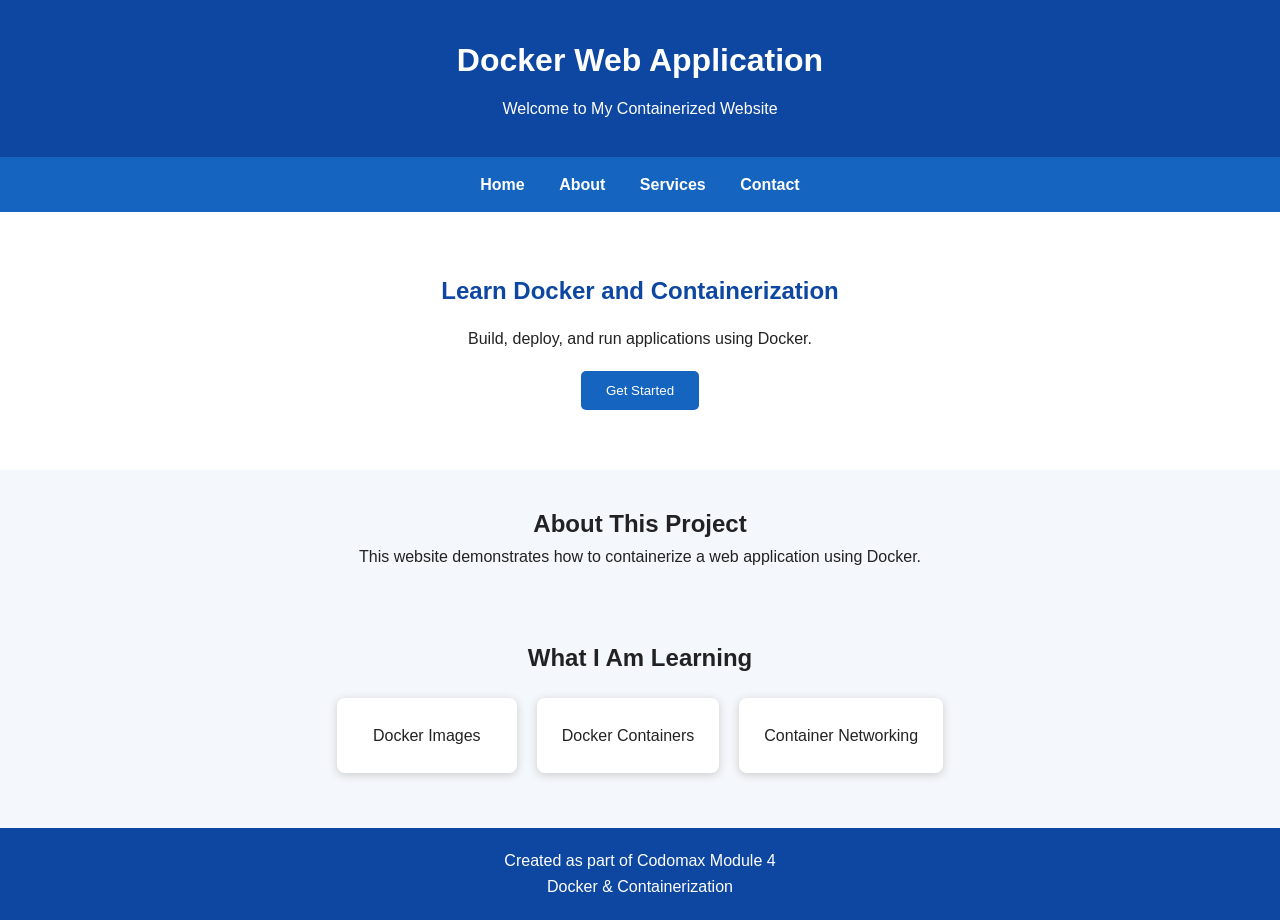
==== index.html @ f5b31dfb "Add files via upload" ====
<!DOCTYPE html>
<html lang="en">
<head>
    <meta charset="UTF-8">
    <meta name="viewport" content="width=device-width, initial-scale=1.0">
    <title>Docker Web Application</title>
    <link rel="stylesheet" href="style.css">
</head>
<body>

    <header>
        <h1>Docker Web Application</h1>
        <p>Welcome to My Containerized Website</p>
    </header>

    <nav>
        <a href="#home">Home</a>
        <a href="#about">About</a>
        <a href="#services">Services</a>
        <a href="#contact">Contact</a>
    </nav>

    <section id="home" class="hero">
        <h2>Learn Docker and Containerization</h2>
        <p>Build, deploy, and run applications using Docker.</p>
        <button onclick="showMessage()">Get Started</button>
        <p id="message"></p>
    </section>

    <section id="about">
        <h2>About This Project</h2>
        <p>This website demonstrates how to containerize a web application using Docker.</p>
    </section>

    <section id="services">
        <h2>What I Am Learning</h2>
        <div class="cards">
            <div class="card">Docker Images</div>
            <div class="card">Docker Containers</div>
            <div class="card">Container Networking</div>
        </div>
    </section>

    <footer id="contact">
        <p>Created as part of Codomax Module 4</p>
        <p>Docker & Containerization</p>
    </footer>

    <script>
        function showMessage() {
            document.getElementById("message").innerText =
                "Welcome! My Docker Web Application is ready.";
        }
    </script>

</body>
</html>
---- style.css ----
* {
    margin: 0;
    padding: 0;
    box-sizing: border-box;
}

body {
    font-family: Arial, sans-serif;
    background-color: #f4f7fb;
    color: #222;
    line-height: 1.6;
}

header {
    background-color: #0d47a1;
    color: white;
    text-align: center;
    padding: 35px 15px;
}

header h1 {
    margin-bottom: 10px;
}

nav {
    background-color: #1565c0;
    padding: 15px;
    text-align: center;
}

nav a {
    color: white;
    text-decoration: none;
    margin: 0 15px;
    font-weight: bold;
}

.hero {
    text-align: center;
    padding: 60px 20px;
    background-color: white;
}

.hero h2 {
    color: #0d47a1;
    margin-bottom: 15px;
}

button {
    margin-top: 20px;
    padding: 12px 25px;
    background-color: #1565c0;
    color: white;
    border: none;
    border-radius: 5px;
    cursor: pointer;
}

button:hover {
    background-color: #0d47a1;
}

section {
    padding: 35px 20px;
    text-align: center;
}

.cards {
    display: flex;
    justify-content: center;
    gap: 20px;
    flex-wrap: wrap;
    margin-top: 20px;
}

.card {
    background-color: white;
    padding: 25px;
    border-radius: 8px;
    box-shadow: 0 2px 8px #cccccc;
    min-width: 180px;
}

footer {
    background-color: #0d47a1;
    color: white;
    text-align: center;
    padding: 20px;
    margin-top: 20px;
}

@media (max-width: 600px) {
    nav a {
        display: inline-block;
        margin: 5px;
    }
}
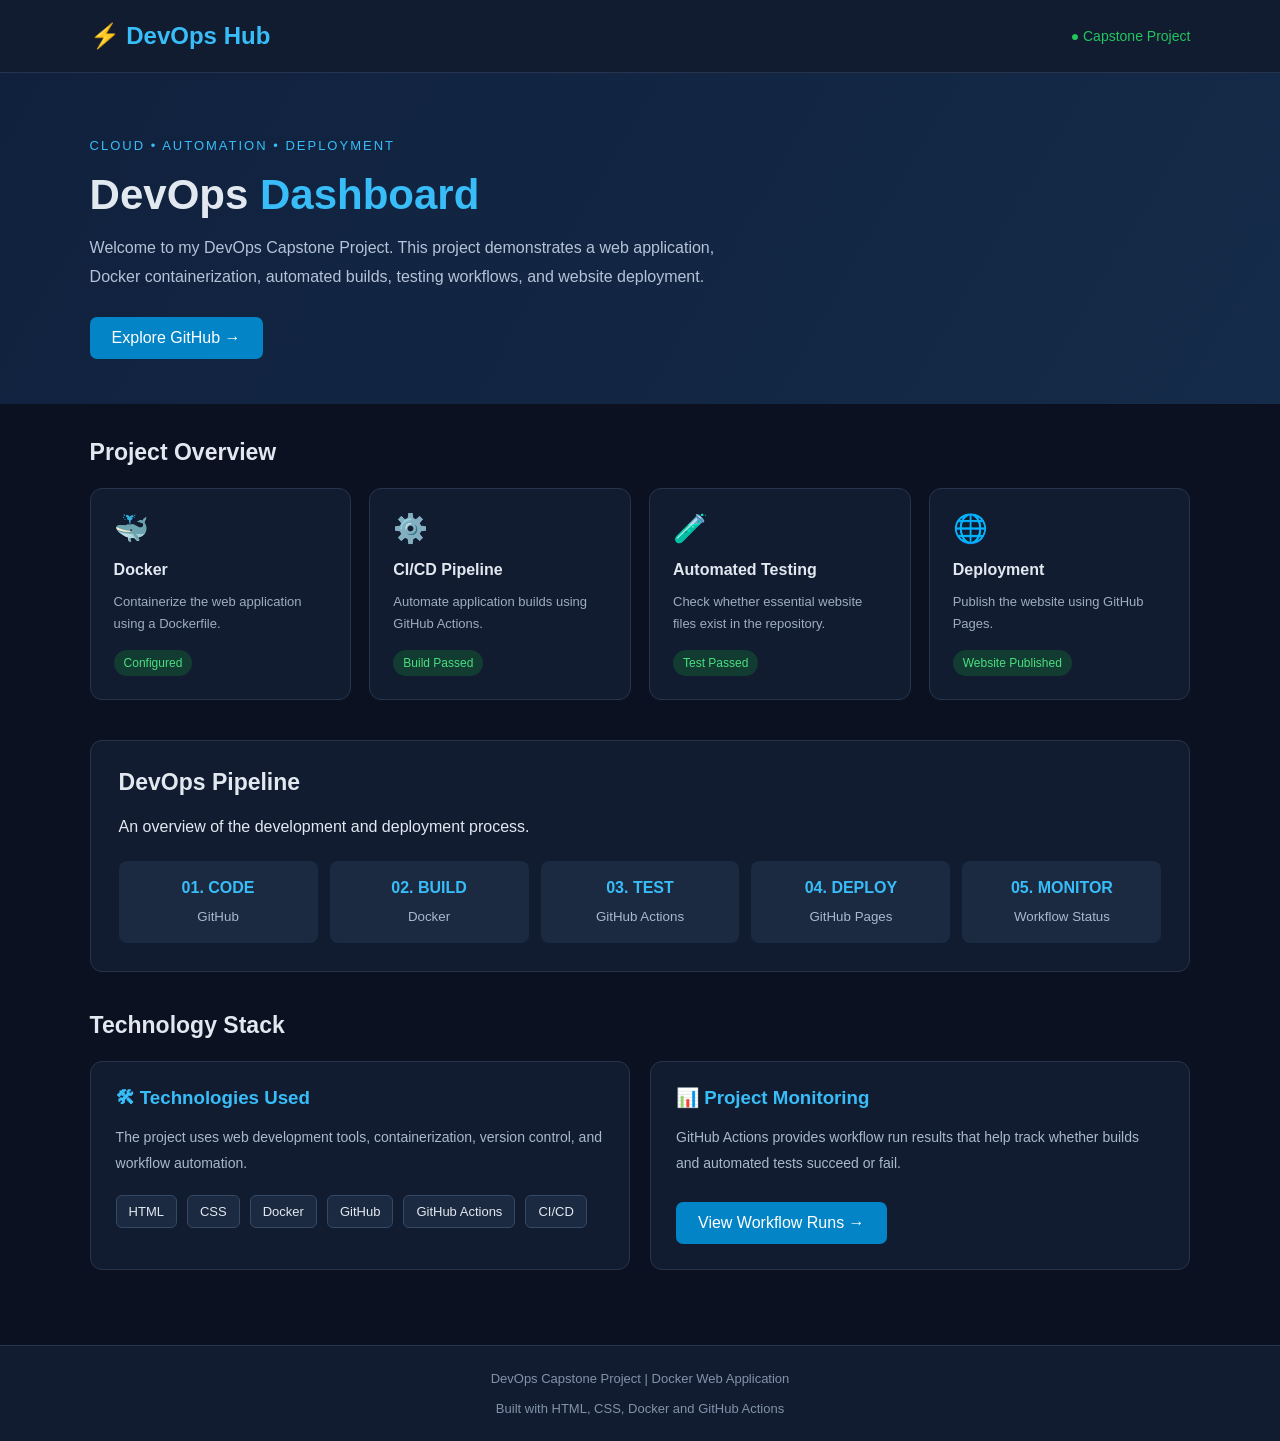
==== commit 569f87da: "Revamp index.html for DevOps Capstone Dashboard Updated the HTML structure and content for the DevOp" ====
--- a/index.html
+++ b/index.html
@@ -3,55 +3,399 @@
 <head>
     <meta charset="UTF-8">
     <meta name="viewport" content="width=device-width, initial-scale=1.0">
-    <title>Docker Web Application</title>
-    <link rel="stylesheet" href="style.css">
+
+    <title>DevOps Capstone Dashboard</title>
+
+    <style>
+        * {
+            margin: 0;
+            padding: 0;
+            box-sizing: border-box;
+        }
+
+        body {
+            font-family: Arial, sans-serif;
+            background: #0b1120;
+            color: #e2e8f0;
+        }
+
+        header {
+            background: #111c30;
+            padding: 22px 7%;
+            display: flex;
+            justify-content: space-between;
+            align-items: center;
+            border-bottom: 1px solid #26354d;
+        }
+
+        header h2 {
+            color: #38bdf8;
+        }
+
+        header span {
+            color: #22c55e;
+            font-size: 14px;
+        }
+
+        .hero {
+            padding: 65px 7% 45px;
+            background: linear-gradient(120deg, #10213d, #142b49);
+        }
+
+        .hero .tag {
+            color: #38bdf8;
+            font-size: 13px;
+            letter-spacing: 2px;
+            margin-bottom: 18px;
+        }
+
+        .hero h1 {
+            font-size: 42px;
+            margin-bottom: 15px;
+        }
+
+        .hero h1 span {
+            color: #38bdf8;
+        }
+
+        .hero p {
+            color: #b5c3d8;
+            line-height: 1.8;
+            max-width: 650px;
+        }
+
+        .button {
+            display: inline-block;
+            margin-top: 25px;
+            padding: 12px 22px;
+            background: #0284c7;
+            color: white;
+            text-decoration: none;
+            border-radius: 7px;
+        }
+
+        main {
+            padding: 35px 7%;
+        }
+
+        .section-title {
+            font-size: 23px;
+            margin-bottom: 22px;
+        }
+
+        .cards {
+            display: grid;
+            grid-template-columns: repeat(4, 1fr);
+            gap: 18px;
+            margin-bottom: 40px;
+        }
+
+        .card {
+            background: #111c30;
+            padding: 23px;
+            border: 1px solid #26354d;
+            border-radius: 12px;
+        }
+
+        .card .icon {
+            font-size: 28px;
+            margin-bottom: 16px;
+        }
+
+        .card h3 {
+            font-size: 16px;
+            margin-bottom: 12px;
+        }
+
+        .card p {
+            font-size: 13px;
+            color: #9eacc2;
+            line-height: 1.7;
+        }
+
+        .status {
+            display: inline-block;
+            margin-top: 15px;
+            padding: 6px 10px;
+            border-radius: 20px;
+            background: #123c32;
+            color: #4ade80;
+            font-size: 12px;
+        }
+
+        .pipeline {
+            background: #111c30;
+            border: 1px solid #26354d;
+            border-radius: 12px;
+            padding: 28px;
+            margin-bottom: 40px;
+        }
+
+        .pipeline-steps {
+            display: grid;
+            grid-template-columns: repeat(5, 1fr);
+            gap: 12px;
+            margin-top: 25px;
+        }
+
+        .step {
+            background: #1b2a41;
+            padding: 18px 8px;
+            text-align: center;
+            border-radius: 8px;
+        }
+
+        .step strong {
+            display: block;
+            margin-bottom: 10px;
+            color: #38bdf8;
+        }
+
+        .step small {
+            color: #a9b8cd;
+        }
+
+        .project-info {
+            display: grid;
+            grid-template-columns: 1fr 1fr;
+            gap: 20px;
+            margin-bottom: 40px;
+        }
+
+        .info-box {
+            background: #111c30;
+            border: 1px solid #26354d;
+            border-radius: 12px;
+            padding: 25px;
+        }
+
+        .info-box h3 {
+            margin-bottom: 15px;
+            color: #38bdf8;
+        }
+
+        .info-box p {
+            color: #a9b8cd;
+            line-height: 1.9;
+            font-size: 14px;
+        }
+
+        .tech {
+            display: flex;
+            flex-wrap: wrap;
+            gap: 10px;
+            margin-top: 18px;
+        }
+
+        .tech span {
+            background: #1b2a41;
+            border: 1px solid #354965;
+            padding: 8px 12px;
+            border-radius: 6px;
+            font-size: 13px;
+        }
+
+        footer {
+            text-align: center;
+            padding: 25px;
+            color: #8292aa;
+            background: #111c30;
+            border-top: 1px solid #26354d;
+            font-size: 13px;
+        }
+
+        @media (max-width: 850px) {
+            .cards {
+                grid-template-columns: repeat(2, 1fr);
+            }
+
+            .pipeline-steps {
+                grid-template-columns: 1fr;
+            }
+
+            .project-info {
+                grid-template-columns: 1fr;
+            }
+
+            .hero h1 {
+                font-size: 32px;
+            }
+        }
+
+        @media (max-width: 480px) {
+            .cards {
+                grid-template-columns: 1fr;
+            }
+
+            header {
+                gap: 12px;
+                flex-wrap: wrap;
+            }
+        }
+    </style>
 </head>
+
 <body>
 
-    <header>
-        <h1>Docker Web Application</h1>
-        <p>Welcome to My Containerized Website</p>
-    </header>
-
-    <nav>
-        <a href="#home">Home</a>
-        <a href="#about">About</a>
-        <a href="#services">Services</a>
-        <a href="#contact">Contact</a>
-    </nav>
-
-    <section id="home" class="hero">
-        <h2>Learn Docker and Containerization</h2>
-        <p>Build, deploy, and run applications using Docker.</p>
-        <button onclick="showMessage()">Get Started</button>
-        <p id="message"></p>
+<header>
+    <h2>⚡ DevOps Hub</h2>
+    <span>● Capstone Project</span>
+</header>
+
+<section class="hero">
+    <div class="tag">CLOUD • AUTOMATION • DEPLOYMENT</div>
+
+    <h1>DevOps <span>Dashboard</span></h1>
+
+    <p>
+        Welcome to my DevOps Capstone Project.
+        This project demonstrates a web application,
+        Docker containerization, automated builds,
+        testing workflows, and website deployment.
+    </p>
+
+    <a class="button"
+       href="https://github.com/bhavanasutagatti-cyber/docker-web-application"
+       target="_blank">
+        Explore GitHub →
+    </a>
+</section>
+
+<main>
+
+    <h2 class="section-title">Project Overview</h2>
+
+    <section class="cards">
+
+        <div class="card">
+            <div class="icon">🐳</div>
+            <h3>Docker</h3>
+            <p>
+                Containerize the web application
+                using a Dockerfile.
+            </p>
+            <span class="status">Configured</span>
+        </div>
+
+        <div class="card">
+            <div class="icon">⚙️</div>
+            <h3>CI/CD Pipeline</h3>
+            <p>
+                Automate application builds using
+                GitHub Actions.
+            </p>
+            <span class="status">Build Passed</span>
+        </div>
+
+        <div class="card">
+            <div class="icon">🧪</div>
+            <h3>Automated Testing</h3>
+            <p>
+                Check whether essential website
+                files exist in the repository.
+            </p>
+            <span class="status">Test Passed</span>
+        </div>
+
+        <div class="card">
+            <div class="icon">🌐</div>
+            <h3>Deployment</h3>
+            <p>
+                Publish the website using
+                GitHub Pages.
+            </p>
+            <span class="status">Website Published</span>
+        </div>
+
     </section>
 
-    <section id="about">
-        <h2>About This Project</h2>
-        <p>This website demonstrates how to containerize a web application using Docker.</p>
+    <section class="pipeline">
+
+        <h2 class="section-title">DevOps Pipeline</h2>
+
+        <p>
+            An overview of the development and deployment process.
+        </p>
+
+        <div class="pipeline-steps">
+
+            <div class="step">
+                <strong>01. CODE</strong>
+                <small>GitHub</small>
+            </div>
+
+            <div class="step">
+                <strong>02. BUILD</strong>
+                <small>Docker</small>
+            </div>
+
+            <div class="step">
+                <strong>03. TEST</strong>
+                <small>GitHub Actions</small>
+            </div>
+
+            <div class="step">
+                <strong>04. DEPLOY</strong>
+                <small>GitHub Pages</small>
+            </div>
+
+            <div class="step">
+                <strong>05. MONITOR</strong>
+                <small>Workflow Status</small>
+            </div>
+
+        </div>
+
     </section>
 
-    <section id="services">
-        <h2>What I Am Learning</h2>
-        <div class="cards">
-            <div class="card">Docker Images</div>
-            <div class="card">Docker Containers</div>
-            <div class="card">Container Networking</div>
-        </div>
+    <h2 class="section-title">Technology Stack</h2>
+
+    <section class="project-info">
+
+        <div class="info-box">
+            <h3>🛠 Technologies Used</h3>
+
+            <p>
+                The project uses web development tools,
+                containerization, version control,
+                and workflow automation.
+            </p>
+
+            <div class="tech">
+                <span>HTML</span>
+                <span>CSS</span>
+                <span>Docker</span>
+                <span>GitHub</span>
+                <span>GitHub Actions</span>
+                <span>CI/CD</span>
+            </div>
+        </div>
+
+        <div class="info-box">
+            <h3>📊 Project Monitoring</h3>
+
+            <p>
+                GitHub Actions provides workflow run
+                results that help track whether builds
+                and automated tests succeed or fail.
+            </p>
+
+            <a class="button"
+               href="https://github.com/bhavanasutagatti-cyber/docker-web-application/actions"
+               target="_blank">
+                View Workflow Runs →
+            </a>
+        </div>
+
     </section>
 
-    <footer id="contact">
-        <p>Created as part of Codomax Module 4</p>
-        <p>Docker & Containerization</p>
-    </footer>
-
-    <script>
-        function showMessage() {
-            document.getElementById("message").innerText =
-                "Welcome! My Docker Web Application is ready.";
-        }
-    </script>
+</main>
+
+<footer>
+    DevOps Capstone Project | Docker Web Application
+    <br><br>
+    Built with HTML, CSS, Docker and GitHub Actions
+</footer>
 
 </body>
-</html>+</html>
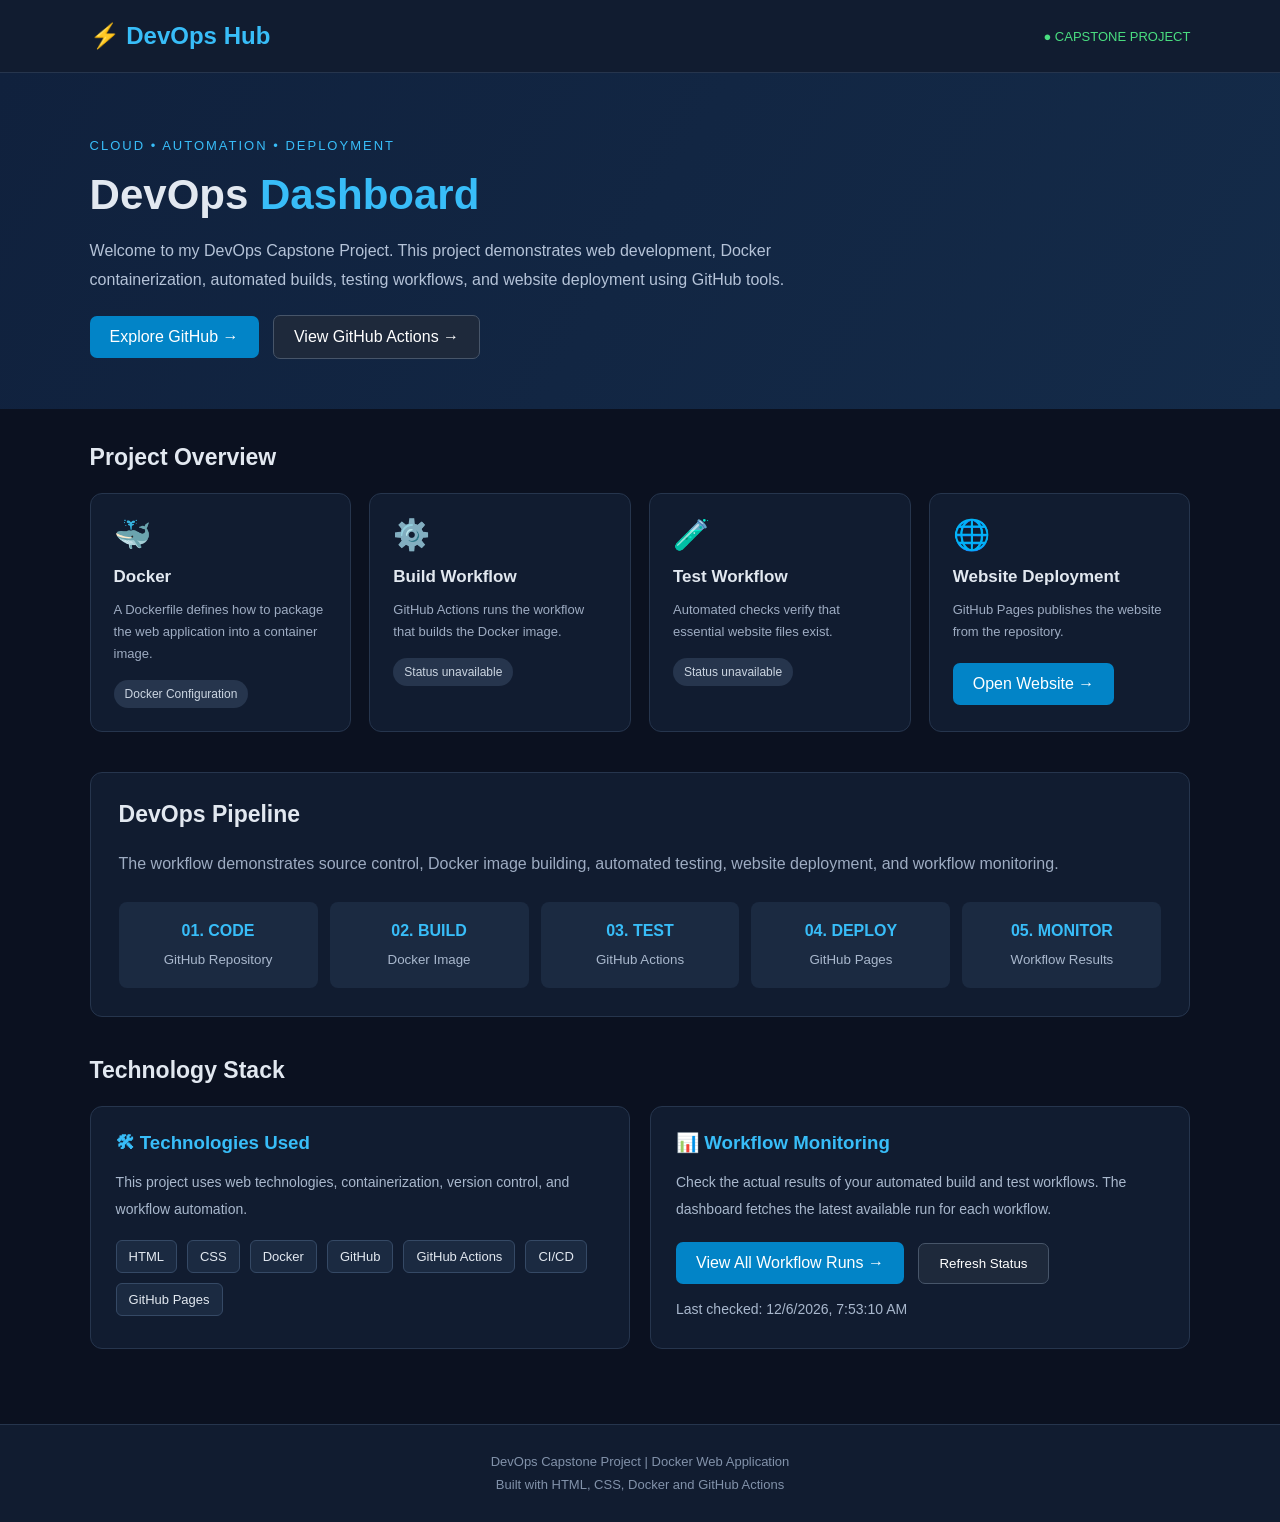
==== commit 266364f1: "Refactor index.html for improved layout and features Updated the HTML structure and styles for the D" ====
--- a/index.html
+++ b/index.html
@@ -33,16 +33,16 @@
         }
 
         header span {
-            color: #22c55e;
-            font-size: 14px;
+            color: #4ade80;
+            font-size: 13px;
         }
 
         .hero {
-            padding: 65px 7% 45px;
+            padding: 65px 7% 50px;
             background: linear-gradient(120deg, #10213d, #142b49);
         }
 
-        .hero .tag {
+        .tag {
             color: #38bdf8;
             font-size: 13px;
             letter-spacing: 2px;
@@ -51,7 +51,7 @@
 
         .hero h1 {
             font-size: 42px;
-            margin-bottom: 15px;
+            margin-bottom: 18px;
         }
 
         .hero h1 span {
@@ -61,19 +61,24 @@
         .hero p {
             color: #b5c3d8;
             line-height: 1.8;
-            max-width: 650px;
+            max-width: 700px;
         }
 
         .button {
             display: inline-block;
-            margin-top: 25px;
-            padding: 12px 22px;
+            margin: 20px 10px 0 0;
+            padding: 12px 20px;
             background: #0284c7;
             color: white;
             text-decoration: none;
             border-radius: 7px;
         }
 
+        .button.secondary {
+            background: #1e293b;
+            border: 1px solid #475569;
+        }
+
         main {
             padding: 35px 7%;
         }
@@ -85,7 +90,7 @@
 
         .cards {
             display: grid;
-            grid-template-columns: repeat(4, 1fr);
+            grid-template-columns: repeat(4, minmax(0, 1fr));
             gap: 18px;
             margin-bottom: 40px;
         }
@@ -97,30 +102,45 @@
             border-radius: 12px;
         }
 
-        .card .icon {
-            font-size: 28px;
-            margin-bottom: 16px;
+        .icon {
+            font-size: 30px;
+            margin-bottom: 15px;
         }
 
         .card h3 {
-            font-size: 16px;
+            font-size: 17px;
             margin-bottom: 12px;
         }
 
         .card p {
+            color: #9eacc2;
             font-size: 13px;
-            color: #9eacc2;
             line-height: 1.7;
         }
 
         .status {
             display: inline-block;
             margin-top: 15px;
-            padding: 6px 10px;
+            padding: 7px 11px;
             border-radius: 20px;
+            background: #26354d;
+            color: #cbd5e1;
+            font-size: 12px;
+        }
+
+        .status.success {
             background: #123c32;
             color: #4ade80;
-            font-size: 12px;
+        }
+
+        .status.failure {
+            background: #451a24;
+            color: #fda4af;
+        }
+
+        .status.running {
+            background: #422006;
+            color: #fcd34d;
         }
 
         .pipeline {
@@ -131,16 +151,21 @@
             margin-bottom: 40px;
         }
 
+        .pipeline p {
+            color: #9eacc2;
+            line-height: 1.7;
+        }
+
         .pipeline-steps {
             display: grid;
-            grid-template-columns: repeat(5, 1fr);
+            grid-template-columns: repeat(5, minmax(0, 1fr));
             gap: 12px;
             margin-top: 25px;
         }
 
         .step {
             background: #1b2a41;
-            padding: 18px 8px;
+            padding: 20px 8px;
             text-align: center;
             border-radius: 8px;
         }
@@ -157,7 +182,7 @@
 
         .project-info {
             display: grid;
-            grid-template-columns: 1fr 1fr;
+            grid-template-columns: repeat(2, minmax(0, 1fr));
             gap: 20px;
             margin-bottom: 40px;
         }
@@ -193,6 +218,13 @@
             padding: 8px 12px;
             border-radius: 6px;
             font-size: 13px;
+        }
+
+        .refresh-note {
+            margin-top: 12px;
+            color: #8292aa;
+            font-size: 12px;
+            line-height: 1.6;
         }
 
         footer {
@@ -202,11 +234,12 @@
             background: #111c30;
             border-top: 1px solid #26354d;
             font-size: 13px;
-        }
-
-        @media (max-width: 850px) {
+            line-height: 1.8;
+        }
+
+        @media (max-width: 900px) {
             .cards {
-                grid-template-columns: repeat(2, 1fr);
+                grid-template-columns: repeat(2, minmax(0, 1fr));
             }
 
             .pipeline-steps {
@@ -216,13 +249,9 @@
             .project-info {
                 grid-template-columns: 1fr;
             }
-
-            .hero h1 {
-                font-size: 32px;
-            }
-        }
-
-        @media (max-width: 480px) {
+        }
+
+        @media (max-width: 500px) {
             .cards {
                 grid-template-columns: 1fr;
             }
@@ -231,6 +260,10 @@
                 gap: 12px;
                 flex-wrap: wrap;
             }
+
+            .hero h1 {
+                font-size: 32px;
+            }
         }
     </style>
 </head>
@@ -239,7 +272,7 @@
 
 <header>
     <h2>⚡ DevOps Hub</h2>
-    <span>● Capstone Project</span>
+    <span>● CAPSTONE PROJECT</span>
 </header>
 
 <section class="hero">
@@ -249,15 +282,22 @@
 
     <p>
         Welcome to my DevOps Capstone Project.
-        This project demonstrates a web application,
+        This project demonstrates web development,
         Docker containerization, automated builds,
-        testing workflows, and website deployment.
+        testing workflows, and website deployment
+        using GitHub tools.
     </p>
 
     <a class="button"
        href="https://github.com/bhavanasutagatti-cyber/docker-web-application"
-       target="_blank">
+       target="_blank" rel="noopener noreferrer">
         Explore GitHub →
+    </a>
+
+    <a class="button secondary"
+       href="https://github.com/bhavanasutagatti-cyber/docker-web-application/actions"
+       target="_blank" rel="noopener noreferrer">
+        View GitHub Actions →
     </a>
 </section>
 
@@ -271,40 +311,49 @@
             <div class="icon">🐳</div>
             <h3>Docker</h3>
             <p>
-                Containerize the web application
-                using a Dockerfile.
-            </p>
-            <span class="status">Configured</span>
+                A Dockerfile defines how to package
+                the web application into a container image.
+            </p>
+            <span class="status">Docker Configuration</span>
         </div>
 
         <div class="card">
             <div class="icon">⚙️</div>
-            <h3>CI/CD Pipeline</h3>
+            <h3>Build Workflow</h3>
             <p>
-                Automate application builds using
-                GitHub Actions.
-            </p>
-            <span class="status">Build Passed</span>
+                GitHub Actions runs the workflow
+                that builds the Docker image.
+            </p>
+            <span class="status" id="build-status">
+                Checking status...
+            </span>
         </div>
 
         <div class="card">
             <div class="icon">🧪</div>
-            <h3>Automated Testing</h3>
+            <h3>Test Workflow</h3>
             <p>
-                Check whether essential website
-                files exist in the repository.
-            </p>
-            <span class="status">Test Passed</span>
+                Automated checks verify that
+                essential website files exist.
+            </p>
+            <span class="status" id="test-status">
+                Checking status...
+            </span>
         </div>
 
         <div class="card">
             <div class="icon">🌐</div>
-            <h3>Deployment</h3>
+            <h3>Website Deployment</h3>
             <p>
-                Publish the website using
-                GitHub Pages.
-            </p>
-            <span class="status">Website Published</span>
+                GitHub Pages publishes the website
+                from the repository.
+            </p>
+
+            <a class="button"
+               href="https://bhavanasutagatti-cyber.github.io/docker-web-application/"
+               target="_blank" rel="noopener noreferrer">
+                Open Website →
+            </a>
         </div>
 
     </section>
@@ -314,19 +363,21 @@
         <h2 class="section-title">DevOps Pipeline</h2>
 
         <p>
-            An overview of the development and deployment process.
+            The workflow demonstrates source control,
+            Docker image building, automated testing,
+            website deployment, and workflow monitoring.
         </p>
 
         <div class="pipeline-steps">
 
             <div class="step">
                 <strong>01. CODE</strong>
-                <small>GitHub</small>
+                <small>GitHub Repository</small>
             </div>
 
             <div class="step">
                 <strong>02. BUILD</strong>
-                <small>Docker</small>
+                <small>Docker Image</small>
             </div>
 
             <div class="step">
@@ -341,7 +392,7 @@
 
             <div class="step">
                 <strong>05. MONITOR</strong>
-                <small>Workflow Status</small>
+                <small>Workflow Results</small>
             </div>
 
         </div>
@@ -356,7 +407,7 @@
             <h3>🛠 Technologies Used</h3>
 
             <p>
-                The project uses web development tools,
+                This project uses web technologies,
                 containerization, version control,
                 and workflow automation.
             </p>
@@ -368,23 +419,35 @@
                 <span>GitHub</span>
                 <span>GitHub Actions</span>
                 <span>CI/CD</span>
+                <span>GitHub Pages</span>
             </div>
         </div>
 
         <div class="info-box">
-            <h3>📊 Project Monitoring</h3>
+            <h3>📊 Workflow Monitoring</h3>
 
             <p>
-                GitHub Actions provides workflow run
-                results that help track whether builds
-                and automated tests succeed or fail.
+                Check the actual results of your
+                automated build and test workflows.
+                The dashboard fetches the latest
+                available run for each workflow.
             </p>
 
             <a class="button"
                href="https://github.com/bhavanasutagatti-cyber/docker-web-application/actions"
-               target="_blank">
-                View Workflow Runs →
+               target="_blank" rel="noopener noreferrer">
+                View All Workflow Runs →
             </a>
+
+            <button class="button secondary"
+                    type="button"
+                    onclick="refreshStatuses()">
+                Refresh Status
+            </button>
+
+            <p class="refresh-note" id="last-updated">
+                Workflow status has not been checked yet.
+            </p>
         </div>
 
     </section>
@@ -393,9 +456,77 @@
 
 <footer>
     DevOps Capstone Project | Docker Web Application
-    <br><br>
+    <br>
     Built with HTML, CSS, Docker and GitHub Actions
 </footer>
 
+<script>
+    const repository =
+        "bhavanasutagatti-cyber/docker-web-application";
+
+    async function checkWorkflow(filename, elementId) {
+        const element = document.getElementById(elementId);
+
+        element.className = "status running";
+        element.textContent = "Checking...";
+
+        try {
+            const response = await fetch(
+                `https://api.github.com/repos/${repository}/actions/workflows/${filename}/runs?per_page=1`,
+                {
+                    headers: {
+                        "Accept": "application/vnd.github+json"
+                    }
+                }
+            );
+
+            if (!response.ok) {
+                throw new Error("GitHub API request failed");
+            }
+
+            const data = await response.json();
+            const run = data.workflow_runs &&
+                        data.workflow_runs[0];
+
+            if (!run) {
+                element.className = "status";
+                element.textContent = "No workflow runs";
+                return;
+            }
+
+            if (run.status !== "completed") {
+                element.className = "status running";
+                element.textContent = "In progress";
+            } else if (run.conclusion === "success") {
+                element.className = "status success";
+                element.textContent = "Passed ✓";
+            } else {
+                element.className = "status failure";
+                element.textContent = "Failed ✗";
+            }
+
+        } catch (error) {
+            element.className = "status";
+            element.textContent = "Status unavailable";
+        }
+    }
+
+    async function refreshStatuses() {
+        const updated = document.getElementById("last-updated");
+
+        updated.textContent = "Checking GitHub Actions...";
+
+        await Promise.all([
+            checkWorkflow("docker-image.yml", "build-status"),
+            checkWorkflow("test.yml", "test-status")
+        ]);
+
+        updated.textContent =
+            "Last checked: " + new Date().toLocaleString();
+    }
+
+    refreshStatuses();
+</script>
+
 </body>
 </html>
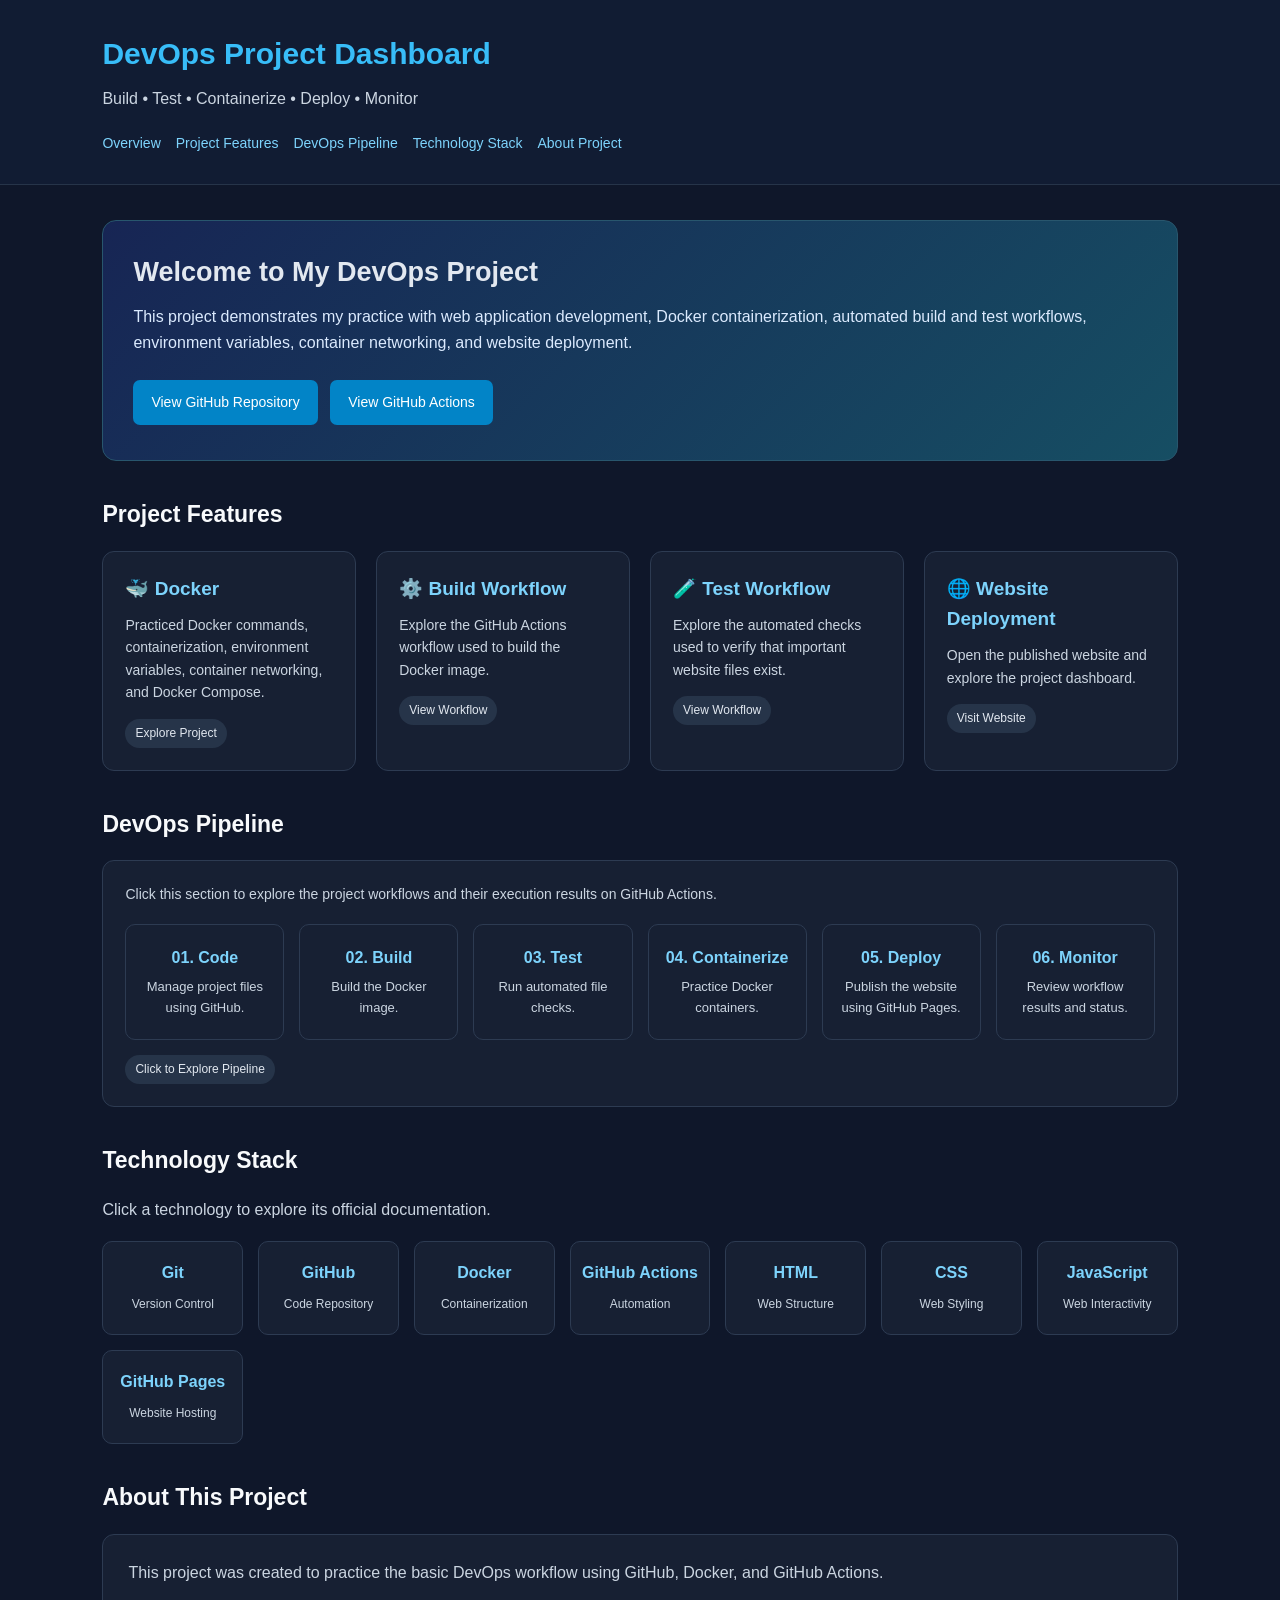
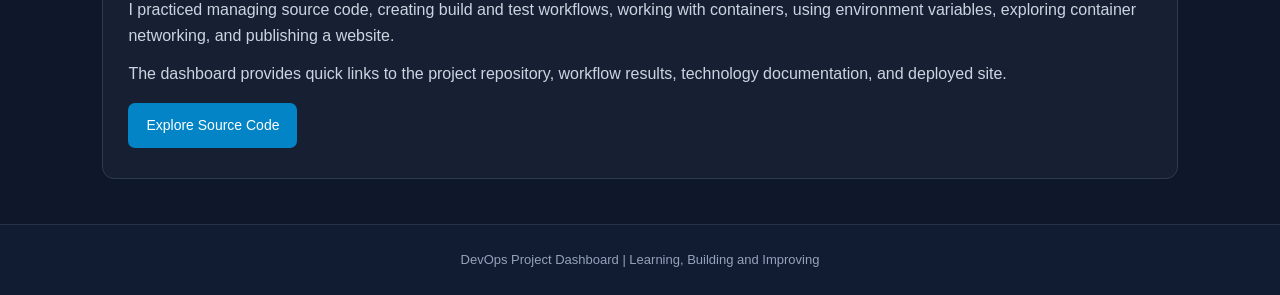
==== commit 1f19b16f: "Revamp DevOps Project Dashboard layout and styles Updated the DevOps project dashboard with new styl" ====
--- a/index.html
+++ b/index.html
@@ -4,7 +4,7 @@
     <meta charset="UTF-8">
     <meta name="viewport" content="width=device-width, initial-scale=1.0">
 
-    <title>DevOps Capstone Dashboard</title>
+    <title>DevOps Project Dashboard</title>
 
     <style>
         * {
@@ -15,254 +15,236 @@
 
         body {
             font-family: Arial, sans-serif;
-            background: #0b1120;
+            background: #0f172a;
             color: #e2e8f0;
+            line-height: 1.6;
         }
 
         header {
-            background: #111c30;
-            padding: 22px 7%;
+            background: #111c33;
+            padding: 30px 8%;
+            border-bottom: 1px solid #263449;
+        }
+
+        header h1 {
+            color: #38bdf8;
+            font-size: 30px;
+            margin-bottom: 8px;
+        }
+
+        header p {
+            color: #cbd5e1;
+        }
+
+        nav {
+            margin-top: 20px;
             display: flex;
-            justify-content: space-between;
-            align-items: center;
-            border-bottom: 1px solid #26354d;
-        }
-
-        header h2 {
-            color: #38bdf8;
-        }
-
-        header span {
-            color: #4ade80;
-            font-size: 13px;
-        }
-
-        .hero {
-            padding: 65px 7% 50px;
-            background: linear-gradient(120deg, #10213d, #142b49);
-        }
-
-        .tag {
-            color: #38bdf8;
-            font-size: 13px;
-            letter-spacing: 2px;
-            margin-bottom: 18px;
-        }
-
-        .hero h1 {
-            font-size: 42px;
-            margin-bottom: 18px;
-        }
-
-        .hero h1 span {
-            color: #38bdf8;
-        }
-
-        .hero p {
-            color: #b5c3d8;
-            line-height: 1.8;
-            max-width: 700px;
+            flex-wrap: wrap;
+            gap: 15px;
+        }
+
+        nav a {
+            color: #7dd3fc;
+            text-decoration: none;
+            font-size: 14px;
+        }
+
+        nav a:hover {
+            color: white;
+        }
+
+        .container {
+            width: 84%;
+            max-width: 1200px;
+            margin: 35px auto;
+        }
+
+        .welcome {
+            background: linear-gradient(135deg, #172554, #164e63);
+            padding: 30px;
+            border-radius: 14px;
+            margin-bottom: 30px;
+            border: 1px solid #28566d;
+        }
+
+        .welcome h2 {
+            font-size: 27px;
+            margin-bottom: 10px;
+        }
+
+        .welcome p {
+            color: #dbeafe;
+            margin-bottom: 20px;
         }
 
         .button {
             display: inline-block;
-            margin: 20px 10px 0 0;
-            padding: 12px 20px;
             background: #0284c7;
             color: white;
+            padding: 11px 18px;
+            border-radius: 7px;
             text-decoration: none;
-            border-radius: 7px;
-        }
-
-        .button.secondary {
-            background: #1e293b;
-            border: 1px solid #475569;
-        }
-
-        main {
-            padding: 35px 7%;
+            margin: 5px 8px 5px 0;
+            font-size: 14px;
+        }
+
+        .button:hover {
+            background: #0369a1;
         }
 
         .section-title {
             font-size: 23px;
-            margin-bottom: 22px;
+            margin: 35px 0 18px;
+            color: #f8fafc;
         }
 
         .cards {
             display: grid;
-            grid-template-columns: repeat(4, minmax(0, 1fr));
-            gap: 18px;
-            margin-bottom: 40px;
+            grid-template-columns: repeat(auto-fit, minmax(220px, 1fr));
+            gap: 20px;
         }
 
         .card {
-            background: #111c30;
-            padding: 23px;
-            border: 1px solid #26354d;
+            display: block;
+            background: #172033;
+            border: 1px solid #2d3b52;
             border-radius: 12px;
-        }
-
-        .icon {
-            font-size: 30px;
-            margin-bottom: 15px;
+            padding: 22px;
+            color: inherit;
+            text-decoration: none;
+            transition: transform 0.2s, border-color 0.2s,
+                        background 0.2s;
+        }
+
+        .card:hover {
+            transform: translateY(-5px);
+            border-color: #38bdf8;
+            background: #1b2a40;
         }
 
         .card h3 {
-            font-size: 17px;
-            margin-bottom: 12px;
+            color: #7dd3fc;
+            margin-bottom: 10px;
+            font-size: 19px;
         }
 
         .card p {
-            color: #9eacc2;
-            font-size: 13px;
-            line-height: 1.7;
+            color: #cbd5e1;
+            font-size: 14px;
         }
 
         .status {
             display: inline-block;
             margin-top: 15px;
-            padding: 7px 11px;
+            padding: 5px 10px;
+            background: #263449;
+            color: #e2e8f0;
             border-radius: 20px;
-            background: #26354d;
+            font-size: 12px;
+        }
+
+        .pipeline {
+            display: grid;
+            grid-template-columns: repeat(auto-fit, minmax(140px, 1fr));
+            gap: 15px;
+        }
+
+        .pipeline-step {
+            background: #172033;
+            border: 1px solid #2d3b52;
+            border-radius: 10px;
+            padding: 20px 12px;
+            text-align: center;
+            transition: transform 0.2s, border-color 0.2s;
+        }
+
+        .pipeline-step:hover {
+            transform: translateY(-4px);
+            border-color: #38bdf8;
+        }
+
+        .pipeline-step h3 {
+            color: #7dd3fc;
+            margin-bottom: 7px;
+            font-size: 16px;
+        }
+
+        .pipeline-step p {
+            font-size: 13px;
             color: #cbd5e1;
+        }
+
+        .tech-grid {
+            display: grid;
+            grid-template-columns: repeat(auto-fit, minmax(130px, 1fr));
+            gap: 15px;
+        }
+
+        .tech {
+            display: block;
+            text-align: center;
+            padding: 18px 10px;
+            border-radius: 10px;
+            border: 1px solid #2d3b52;
+            background: #172033;
+            color: #e2e8f0;
+            text-decoration: none;
+            transition: transform 0.2s, border-color 0.2s;
+        }
+
+        .tech:hover {
+            transform: translateY(-4px);
+            border-color: #38bdf8;
+        }
+
+        .tech strong {
+            display: block;
+            color: #7dd3fc;
+            margin-bottom: 5px;
+        }
+
+        .tech span {
             font-size: 12px;
-        }
-
-        .status.success {
-            background: #123c32;
-            color: #4ade80;
-        }
-
-        .status.failure {
-            background: #451a24;
-            color: #fda4af;
-        }
-
-        .status.running {
-            background: #422006;
-            color: #fcd34d;
-        }
-
-        .pipeline {
-            background: #111c30;
-            border: 1px solid #26354d;
+            color: #cbd5e1;
+        }
+
+        .about {
+            background: #172033;
+            border: 1px solid #2d3b52;
+            padding: 25px;
             border-radius: 12px;
-            padding: 28px;
-            margin-bottom: 40px;
-        }
-
-        .pipeline p {
-            color: #9eacc2;
-            line-height: 1.7;
-        }
-
-        .pipeline-steps {
-            display: grid;
-            grid-template-columns: repeat(5, minmax(0, 1fr));
-            gap: 12px;
-            margin-top: 25px;
-        }
-
-        .step {
-            background: #1b2a41;
-            padding: 20px 8px;
-            text-align: center;
-            border-radius: 8px;
-        }
-
-        .step strong {
-            display: block;
-            margin-bottom: 10px;
-            color: #38bdf8;
-        }
-
-        .step small {
-            color: #a9b8cd;
-        }
-
-        .project-info {
-            display: grid;
-            grid-template-columns: repeat(2, minmax(0, 1fr));
-            gap: 20px;
-            margin-bottom: 40px;
-        }
-
-        .info-box {
-            background: #111c30;
-            border: 1px solid #26354d;
-            border-radius: 12px;
-            padding: 25px;
-        }
-
-        .info-box h3 {
-            margin-bottom: 15px;
-            color: #38bdf8;
-        }
-
-        .info-box p {
-            color: #a9b8cd;
-            line-height: 1.9;
-            font-size: 14px;
-        }
-
-        .tech {
-            display: flex;
-            flex-wrap: wrap;
-            gap: 10px;
-            margin-top: 18px;
-        }
-
-        .tech span {
-            background: #1b2a41;
-            border: 1px solid #354965;
-            padding: 8px 12px;
-            border-radius: 6px;
-            font-size: 13px;
-        }
-
-        .refresh-note {
-            margin-top: 12px;
-            color: #8292aa;
-            font-size: 12px;
-            line-height: 1.6;
+        }
+
+        .about p {
+            color: #cbd5e1;
+            margin-bottom: 12px;
         }
 
         footer {
             text-align: center;
-            padding: 25px;
-            color: #8292aa;
-            background: #111c30;
-            border-top: 1px solid #26354d;
+            padding: 25px 15px;
+            margin-top: 45px;
+            background: #111c33;
+            border-top: 1px solid #263449;
+            color: #94a3b8;
             font-size: 13px;
-            line-height: 1.8;
-        }
-
-        @media (max-width: 900px) {
-            .cards {
-                grid-template-columns: repeat(2, minmax(0, 1fr));
-            }
-
-            .pipeline-steps {
-                grid-template-columns: 1fr;
-            }
-
-            .project-info {
-                grid-template-columns: 1fr;
-            }
-        }
-
-        @media (max-width: 500px) {
-            .cards {
-                grid-template-columns: 1fr;
-            }
-
+        }
+
+        @media (max-width: 600px) {
             header {
-                gap: 12px;
-                flex-wrap: wrap;
-            }
-
-            .hero h1 {
-                font-size: 32px;
+                padding: 25px 6%;
+            }
+
+            header h1 {
+                font-size: 25px;
+            }
+
+            .container {
+                width: 90%;
+            }
+
+            .welcome h2 {
+                font-size: 23px;
             }
         }
     </style>
@@ -271,194 +253,294 @@
 <body>
 
 <header>
-    <h2>⚡ DevOps Hub</h2>
-    <span>● CAPSTONE PROJECT</span>
+    <h1>DevOps Project Dashboard</h1>
+    <p>Build • Test • Containerize • Deploy • Monitor</p>
+
+    <nav>
+        <a href="#overview">Overview</a>
+        <a href="#services">Project Features</a>
+        <a href="#pipeline">DevOps Pipeline</a>
+        <a href="#technology">Technology Stack</a>
+        <a href="#about">About Project</a>
+    </nav>
 </header>
 
-<section class="hero">
-    <div class="tag">CLOUD • AUTOMATION • DEPLOYMENT</div>
-
-    <h1>DevOps <span>Dashboard</span></h1>
-
-    <p>
-        Welcome to my DevOps Capstone Project.
-        This project demonstrates web development,
-        Docker containerization, automated builds,
-        testing workflows, and website deployment
-        using GitHub tools.
-    </p>
-
-    <a class="button"
-       href="https://github.com/bhavanasutagatti-cyber/docker-web-application"
-       target="_blank" rel="noopener noreferrer">
-        Explore GitHub →
-    </a>
-
-    <a class="button secondary"
-       href="https://github.com/bhavanasutagatti-cyber/docker-web-application/actions"
-       target="_blank" rel="noopener noreferrer">
-        View GitHub Actions →
-    </a>
-</section>
-
-<main>
-
-    <h2 class="section-title">Project Overview</h2>
+<main class="container">
+
+    <!-- PROJECT OVERVIEW -->
+
+    <section class="welcome" id="overview">
+        <h2>Welcome to My DevOps Project</h2>
+
+        <p>
+            This project demonstrates my practice with web application
+            development, Docker containerization, automated build and test
+            workflows, environment variables, container networking,
+            and website deployment.
+        </p>
+
+        <a class="button"
+           href="https://github.com/bhavanasutagatti-cyber/docker-web-application"
+           target="_blank"
+           rel="noopener noreferrer">
+            View GitHub Repository
+        </a>
+
+        <a class="button"
+           href="https://github.com/bhavanasutagatti-cyber/docker-web-application/actions"
+           target="_blank"
+           rel="noopener noreferrer">
+            View GitHub Actions
+        </a>
+    </section>
+
+
+    <!-- PROJECT FEATURES -->
+
+    <h2 class="section-title" id="services">Project Features</h2>
 
     <section class="cards">
 
-        <div class="card">
-            <div class="icon">🐳</div>
-            <h3>Docker</h3>
+        <a class="card"
+           href="https://github.com/bhavanasutagatti-cyber/docker-web-application"
+           target="_blank"
+           rel="noopener noreferrer">
+
+            <h3>🐳 Docker</h3>
+
             <p>
-                A Dockerfile defines how to package
-                the web application into a container image.
+                Practiced Docker commands, containerization,
+                environment variables, container networking,
+                and Docker Compose.
             </p>
-            <span class="status">Docker Configuration</span>
-        </div>
-
-        <div class="card">
-            <div class="icon">⚙️</div>
-            <h3>Build Workflow</h3>
+
+            <span class="status">Explore Project</span>
+        </a>
+
+
+        <a class="card"
+           href="https://github.com/bhavanasutagatti-cyber/docker-web-application/actions/workflows/docker-image.yml"
+           target="_blank"
+           rel="noopener noreferrer">
+
+            <h3>⚙️ Build Workflow</h3>
+
             <p>
-                GitHub Actions runs the workflow
-                that builds the Docker image.
+                Explore the GitHub Actions workflow used to build
+                the Docker image.
             </p>
+
             <span class="status" id="build-status">
                 Checking status...
             </span>
-        </div>
-
-        <div class="card">
-            <div class="icon">🧪</div>
-            <h3>Test Workflow</h3>
+        </a>
+
+
+        <a class="card"
+           href="https://github.com/bhavanasutagatti-cyber/docker-web-application/actions/workflows/test.yml"
+           target="_blank"
+           rel="noopener noreferrer">
+
+            <h3>🧪 Test Workflow</h3>
+
             <p>
-                Automated checks verify that
-                essential website files exist.
+                Explore the automated checks used to verify that
+                important website files exist.
             </p>
+
             <span class="status" id="test-status">
                 Checking status...
             </span>
+        </a>
+
+
+        <a class="card"
+           href="https://bhavanasutagatti-cyber.github.io/docker-web-application/"
+           target="_blank"
+           rel="noopener noreferrer">
+
+            <h3>🌐 Website Deployment</h3>
+
+            <p>
+                Open the published website and explore the
+                project dashboard.
+            </p>
+
+            <span class="status">Visit Website</span>
+        </a>
+
+    </section>
+
+
+    <!-- DEVOPS PIPELINE -->
+
+    <h2 class="section-title" id="pipeline">DevOps Pipeline</h2>
+
+    <a class="card"
+       href="https://github.com/bhavanasutagatti-cyber/docker-web-application/actions"
+       target="_blank"
+       rel="noopener noreferrer"
+       aria-label="Open DevOps pipeline workflows on GitHub">
+
+        <p style="margin-bottom: 18px;">
+            Click this section to explore the project workflows
+            and their execution results on GitHub Actions.
+        </p>
+
+        <div class="pipeline">
+
+            <div class="pipeline-step">
+                <h3>01. Code</h3>
+                <p>Manage project files using GitHub.</p>
+            </div>
+
+            <div class="pipeline-step">
+                <h3>02. Build</h3>
+                <p>Build the Docker image.</p>
+            </div>
+
+            <div class="pipeline-step">
+                <h3>03. Test</h3>
+                <p>Run automated file checks.</p>
+            </div>
+
+            <div class="pipeline-step">
+                <h3>04. Containerize</h3>
+                <p>Practice Docker containers.</p>
+            </div>
+
+            <div class="pipeline-step">
+                <h3>05. Deploy</h3>
+                <p>Publish the website using GitHub Pages.</p>
+            </div>
+
+            <div class="pipeline-step">
+                <h3>06. Monitor</h3>
+                <p>Review workflow results and status.</p>
+            </div>
+
         </div>
 
-        <div class="card">
-            <div class="icon">🌐</div>
-            <h3>Website Deployment</h3>
-            <p>
-                GitHub Pages publishes the website
-                from the repository.
-            </p>
-
-            <a class="button"
-               href="https://bhavanasutagatti-cyber.github.io/docker-web-application/"
-               target="_blank" rel="noopener noreferrer">
-                Open Website →
-            </a>
-        </div>
+        <span class="status">Click to Explore Pipeline</span>
+    </a>
+
+
+    <!-- TECHNOLOGY STACK -->
+
+    <h2 class="section-title" id="technology">Technology Stack</h2>
+
+    <p style="color: #cbd5e1; margin-bottom: 18px;">
+        Click a technology to explore its official documentation.
+    </p>
+
+    <section class="tech-grid">
+
+        <a class="tech"
+           href="https://git-scm.com/"
+           target="_blank"
+           rel="noopener noreferrer">
+            <strong>Git</strong>
+            <span>Version Control</span>
+        </a>
+
+        <a class="tech"
+           href="https://github.com/"
+           target="_blank"
+           rel="noopener noreferrer">
+            <strong>GitHub</strong>
+            <span>Code Repository</span>
+        </a>
+
+        <a class="tech"
+           href="https://docs.docker.com/"
+           target="_blank"
+           rel="noopener noreferrer">
+            <strong>Docker</strong>
+            <span>Containerization</span>
+        </a>
+
+        <a class="tech"
+           href="https://docs.github.com/en/actions"
+           target="_blank"
+           rel="noopener noreferrer">
+            <strong>GitHub Actions</strong>
+            <span>Automation</span>
+        </a>
+
+        <a class="tech"
+           href="https://developer.mozilla.org/en-US/docs/Web/HTML"
+           target="_blank"
+           rel="noopener noreferrer">
+            <strong>HTML</strong>
+            <span>Web Structure</span>
+        </a>
+
+        <a class="tech"
+           href="https://developer.mozilla.org/en-US/docs/Web/CSS"
+           target="_blank"
+           rel="noopener noreferrer">
+            <strong>CSS</strong>
+            <span>Web Styling</span>
+        </a>
+
+        <a class="tech"
+           href="https://developer.mozilla.org/en-US/docs/Web/JavaScript"
+           target="_blank"
+           rel="noopener noreferrer">
+            <strong>JavaScript</strong>
+            <span>Web Interactivity</span>
+        </a>
+
+        <a class="tech"
+           href="https://docs.github.com/en/pages"
+           target="_blank"
+           rel="noopener noreferrer">
+            <strong>GitHub Pages</strong>
+            <span>Website Hosting</span>
+        </a>
 
     </section>
 
-    <section class="pipeline">
-
-        <h2 class="section-title">DevOps Pipeline</h2>
+
+    <!-- ABOUT PROJECT -->
+
+    <h2 class="section-title" id="about">About This Project</h2>
+
+    <section class="about">
 
         <p>
-            The workflow demonstrates source control,
-            Docker image building, automated testing,
-            website deployment, and workflow monitoring.
+            This project was created to practice the basic DevOps
+            workflow using GitHub, Docker, and GitHub Actions.
         </p>
 
-        <div class="pipeline-steps">
-
-            <div class="step">
-                <strong>01. CODE</strong>
-                <small>GitHub Repository</small>
-            </div>
-
-            <div class="step">
-                <strong>02. BUILD</strong>
-                <small>Docker Image</small>
-            </div>
-
-            <div class="step">
-                <strong>03. TEST</strong>
-                <small>GitHub Actions</small>
-            </div>
-
-            <div class="step">
-                <strong>04. DEPLOY</strong>
-                <small>GitHub Pages</small>
-            </div>
-
-            <div class="step">
-                <strong>05. MONITOR</strong>
-                <small>Workflow Results</small>
-            </div>
-
-        </div>
+        <p>
+            I practiced managing source code, creating build and test
+            workflows, working with containers, using environment
+            variables, exploring container networking, and publishing
+            a website.
+        </p>
+
+        <p>
+            The dashboard provides quick links to the project repository,
+            workflow results, technology documentation, and deployed site.
+        </p>
+
+        <a class="button"
+           href="https://github.com/bhavanasutagatti-cyber/docker-web-application"
+           target="_blank"
+           rel="noopener noreferrer">
+            Explore Source Code
+        </a>
 
     </section>
 
-    <h2 class="section-title">Technology Stack</h2>
-
-    <section class="project-info">
-
-        <div class="info-box">
-            <h3>🛠 Technologies Used</h3>
-
-            <p>
-                This project uses web technologies,
-                containerization, version control,
-                and workflow automation.
-            </p>
-
-            <div class="tech">
-                <span>HTML</span>
-                <span>CSS</span>
-                <span>Docker</span>
-                <span>GitHub</span>
-                <span>GitHub Actions</span>
-                <span>CI/CD</span>
-                <span>GitHub Pages</span>
-            </div>
-        </div>
-
-        <div class="info-box">
-            <h3>📊 Workflow Monitoring</h3>
-
-            <p>
-                Check the actual results of your
-                automated build and test workflows.
-                The dashboard fetches the latest
-                available run for each workflow.
-            </p>
-
-            <a class="button"
-               href="https://github.com/bhavanasutagatti-cyber/docker-web-application/actions"
-               target="_blank" rel="noopener noreferrer">
-                View All Workflow Runs →
-            </a>
-
-            <button class="button secondary"
-                    type="button"
-                    onclick="refreshStatuses()">
-                Refresh Status
-            </button>
-
-            <p class="refresh-note" id="last-updated">
-                Workflow status has not been checked yet.
-            </p>
-        </div>
-
-    </section>
-
 </main>
 
+
 <footer>
-    DevOps Capstone Project | Docker Web Application
-    <br>
-    Built with HTML, CSS, Docker and GitHub Actions
+    <p>DevOps Project Dashboard | Learning, Building and Improving</p>
 </footer>
+
 
 <script>
     const repository =
@@ -467,65 +549,41 @@
     async function checkWorkflow(filename, elementId) {
         const element = document.getElementById(elementId);
 
-        element.className = "status running";
-        element.textContent = "Checking...";
-
         try {
             const response = await fetch(
-                `https://api.github.com/repos/${repository}/actions/workflows/${filename}/runs?per_page=1`,
-                {
-                    headers: {
-                        "Accept": "application/vnd.github+json"
-                    }
-                }
+                `https://api.github.com/repos/${repository}/actions/workflows/${filename}/runs?per_page=1`
             );
 
             if (!response.ok) {
-                throw new Error("GitHub API request failed");
+                element.textContent = "View Workflow";
+                return;
             }
 
             const data = await response.json();
-            const run = data.workflow_runs &&
-                        data.workflow_runs[0];
-
-            if (!run) {
-                element.className = "status";
-                element.textContent = "No workflow runs";
+            const runs = data.workflow_runs;
+
+            if (!runs || runs.length === 0) {
+                element.textContent = "No Runs Yet";
                 return;
             }
 
+            const run = runs[0];
+
             if (run.status !== "completed") {
-                element.className = "status running";
-                element.textContent = "In progress";
+                element.textContent = "In Progress";
             } else if (run.conclusion === "success") {
-                element.className = "status success";
-                element.textContent = "Passed ✓";
+                element.textContent = "Latest Run: Passed";
             } else {
-                element.className = "status failure";
-                element.textContent = "Failed ✗";
+                element.textContent = "Latest Run: Failed";
             }
 
         } catch (error) {
-            element.className = "status";
-            element.textContent = "Status unavailable";
+            element.textContent = "View Workflow";
         }
     }
 
-    async function refreshStatuses() {
-        const updated = document.getElementById("last-updated");
-
-        updated.textContent = "Checking GitHub Actions...";
-
-        await Promise.all([
-            checkWorkflow("docker-image.yml", "build-status"),
-            checkWorkflow("test.yml", "test-status")
-        ]);
-
-        updated.textContent =
-            "Last checked: " + new Date().toLocaleString();
-    }
-
-    refreshStatuses();
+    checkWorkflow("docker-image.yml", "build-status");
+    checkWorkflow("test.yml", "test-status");
 </script>
 
 </body>
